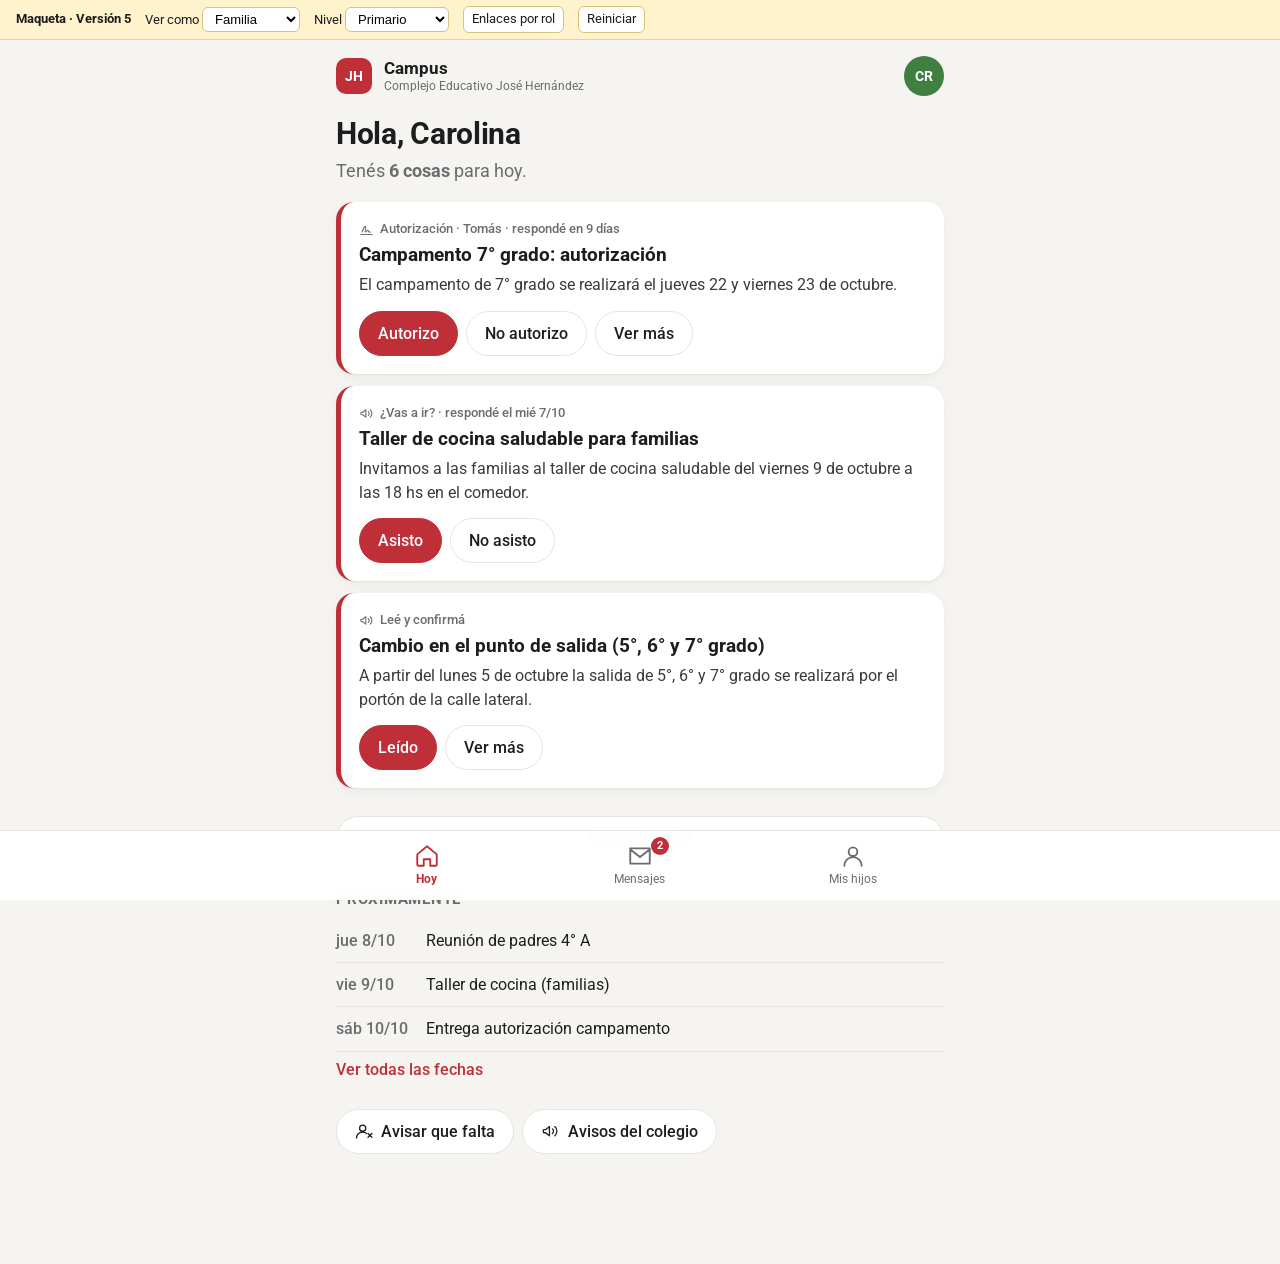
==== v5/index.html @ 8a491733 "Versión 5 en v5/: rediseño "una cosa a la vez" - Pestañas inferiores por rol, sin menú lateral. - Ho" ====
<!doctype html>
<html lang="es">
<head>
  <meta charset="utf-8">
  <meta name="viewport" content="width=device-width, initial-scale=1">
  <title>Campus — Maqueta</title>
  <link rel="stylesheet" href="https://fonts.googleapis.com/css2?family=Roboto:wght@400;500;700&display=swap">
  <link rel="stylesheet" href="css/app5.css">
</head>
<body>

<!-- Barra de la demo: no forma parte del producto -->
<div id="demo-bar">
  <strong>Maqueta · Versión 5</strong>
  <label>Ver como
    <select id="rol-select" onchange="cambiarRol(this.value)">
      <option value="familia">Familia</option>
      <option value="alumno">Alumno</option>
      <option value="docente">Docente</option>
      <option value="secretaria">Secretaría</option>
    </select>
  </label>
  <label>Nivel
    <select id="nivel-select" onchange="cambiarNivel(this.value)">
      <option value="jardin">Jardín</option>
      <option value="primario">Primario</option>
      <option value="secundario">Secundario</option>
    </select>
  </label>
  <button onclick="verEnlaces()">Enlaces por rol</button>
  <button onclick="reiniciar()">Reiniciar</button>
</div>

<div class="app">
  <header id="cabecera"></header>
  <main id="pantalla"></main>
</div>
<nav id="pestanas"></nav>
<input type="file" id="archivo" hidden>

<script src="js/data.js"></script>
<script src="js/data2.js"></script>
<script src="js/data3.js"></script>
<script src="js/data4.js"></script>
<script src="js/icons.js"></script>
<script src="js/app5.js"></script>
</body>
</html>
---- v5/css/app5.css ----
/* Versión 5 — una cosa a la vez. Pensada primero para el celular: una columna, letra grande,
   botones grandes y un solo color de acento. */
:root {
  --fondo: #f5f4f1;
  --tarjeta: #ffffff;
  --texto: #1d1d1f;
  --suave: #6b6b70;
  --linea: #e7e5e0;
  --marca: #be2f37;
  --marca-suave: #fbeaeb;
  --ok: #2e7d32;
  --ok-suave: #e7f3e8;
  --aviso: #8a5a00;
  --aviso-suave: #fff3d6;
  --radio: 18px;
}
* { box-sizing: border-box; }
html { -webkit-text-size-adjust: 100%; }
body { margin: 0; background: var(--fondo); color: var(--texto); font: 16px/1.45 Roboto, "Segoe UI", Arial, sans-serif; }
button { font: inherit; color: inherit; cursor: pointer; }
a { color: var(--marca); }

/* Barra de la demo */
#demo-bar { display: flex; flex-wrap: wrap; gap: 8px 14px; align-items: center; padding: 6px 16px; background: #fff3cd; border-bottom: 1px solid #e8d48a; font-size: 13px; }
#demo-bar select, #demo-bar button { font-size: 13px; padding: 3px 8px; border: 1px solid #d9c27a; border-radius: 6px; background: #fff; }
body.directo #demo-bar { display: none; }

/* Estructura */
.app { max-width: 640px; margin: 0 auto; padding: 0 16px 110px; }
#cabecera { display: flex; align-items: center; gap: 12px; padding: 14px 0 6px; min-height: 64px; }
.logo { width: 36px; height: 36px; border-radius: 10px; background: var(--marca); color: #fff; display: grid; place-items: center; font-weight: 700; font-size: 14px; flex-shrink: 0; }
.cab-titulo { flex: 1; font-weight: 700; font-size: 17px; line-height: 1.2; }
.cab-titulo small { display: block; font-weight: 400; font-size: 12px; color: var(--suave); }
.yo, .atras { border: none; background: none; padding: 0; }
.atras { width: 40px; height: 40px; border-radius: 50%; display: grid; place-items: center; background: var(--tarjeta); box-shadow: 0 1px 3px rgba(0,0,0,.08); }
.atras .ic { width: 22px; height: 22px; }

h1 { font-size: 26px; line-height: 1.2; margin: 10px 0 6px; font-weight: 700; letter-spacing: -.01em; }
h2 { font-size: 18px; margin: 0 0 8px; }
.saludo { font-size: 30px; margin-top: 12px; }
.resumen { font-size: 18px; color: var(--suave); margin: 0 0 18px; }
.sub { color: var(--suave); margin: 0 0 16px; }
.etiqueta { text-transform: uppercase; letter-spacing: .06em; font-size: 12px; font-weight: 700; color: var(--marca); margin: 0 0 4px; }
.titulo-fila { display: flex; align-items: center; justify-content: space-between; }

/* Íconos */
.ic { width: 1.15em; height: 1.15em; vertical-align: -.2em; fill: none; stroke: currentColor; stroke-width: 1.7; stroke-linecap: round; stroke-linejoin: round; flex-shrink: 0; }

/* Tarjetas de Hoy */
.card { display: block; width: 100%; text-align: left; background: var(--tarjeta); border: none; border-radius: var(--radio); padding: 18px; margin: 0 0 12px; box-shadow: 0 1px 2px rgba(0,0,0,.05), 0 4px 14px rgba(0,0,0,.04); transition: opacity .25s, transform .25s; }
.card.accion { border-left: 5px solid var(--marca); }
.card.alerta { border-left: 5px solid #d08a00; }
.card.resuelta { opacity: 0; transform: translateX(40px); }
.card-tipo { font-size: 13px; font-weight: 500; color: var(--suave); display: flex; gap: 6px; align-items: center; margin-bottom: 4px; }
.card h3 { margin: 0 0 6px; font-size: 19px; line-height: 1.3; }
.card p { margin: 0 0 14px; color: #3a3a3e; }
.cita { color: var(--suave); font-style: italic; }
.nota-grande { font-size: 26px; font-weight: 700; color: var(--marca); }
.acciones { display: flex; flex-wrap: wrap; gap: 8px; margin-top: 4px; }

/* Botones */
.btn { border: 1px solid var(--linea); background: #fff; border-radius: 999px; padding: 10px 18px; font-weight: 500; display: inline-flex; gap: 8px; align-items: center; min-height: 44px; }
.btn.pri { background: var(--marca); color: #fff; border-color: var(--marca); }
.btn.ancho { width: 100%; justify-content: center; margin-top: 16px; }
.link { border: none; background: none; color: var(--marca); padding: 6px 0; font-weight: 500; }

.vacio { text-align: center; color: var(--suave); padding: 40px 0; }
.vacio .ic { width: 48px; height: 48px; color: var(--ok); }
.proximo { margin-top: 28px; }
.proximo h2 { font-size: 15px; text-transform: uppercase; letter-spacing: .05em; color: var(--suave); }
.fila-simple { display: flex; gap: 14px; padding: 10px 0; border-bottom: 1px solid var(--linea); }
.fecha-chica { width: 76px; flex-shrink: 0; color: var(--suave); font-weight: 500; }
.atajos { display: flex; flex-wrap: wrap; gap: 8px; margin-top: 22px; }

/* Avatares y listas */
.av { width: 40px; height: 40px; border-radius: 50%; display: inline-grid; place-items: center; color: #fff; font-weight: 700; font-size: 14px; flex-shrink: 0; }
.av.grande { width: 52px; height: 52px; font-size: 18px; }
.av.grupo { background: #e9e6e0; color: var(--suave); }
.hilo, .item { display: flex; width: 100%; align-items: center; gap: 12px; text-align: left; background: var(--tarjeta); border: none; border-radius: 14px; padding: 12px 14px; margin-bottom: 8px; }
.hilo-texto, .item > span:not(.av) { flex: 1; min-width: 0; }
.hilo-texto small, .item small, .hijo-texto small, .materia-texto small, .fila-alumno small, .subpaso small { display: block; color: var(--suave); font-size: 14px; white-space: nowrap; overflow: hidden; text-overflow: ellipsis; }
.hilo.nuevo b { color: var(--marca); }
.hilo-lado { text-align: right; flex-shrink: 0; }
.hilo-lado small { display: block; color: var(--suave); font-size: 12px; }
.burbuja-n { display: inline-grid; place-items: center; min-width: 22px; height: 22px; padding: 0 6px; border-radius: 11px; background: var(--marca); color: #fff; font-size: 12px; font-weight: 700; }

/* Chat */
body.en-chat #pestanas { display: none; }
body.en-chat .app { padding-bottom: 96px; }
.chat { display: flex; flex-direction: column; gap: 8px; padding: 8px 0; }
.burbuja { max-width: 82%; background: var(--tarjeta); border-radius: 18px 18px 18px 6px; padding: 10px 14px 6px; box-shadow: 0 1px 2px rgba(0,0,0,.05); }
.burbuja.mia { align-self: flex-end; background: var(--marca-suave); border-radius: 18px 18px 6px 18px; }
.burbuja .quien { display: block; font-size: 13px; color: var(--marca); }
.burbuja .hora { display: block; text-align: right; font-size: 11px; color: var(--suave); margin-top: 2px; }
.dia-sep { align-self: center; font-size: 12px; color: var(--suave); background: #ebe8e2; border-radius: 10px; padding: 2px 10px; margin: 8px 0; }
.adj { display: inline-flex; gap: 6px; align-items: center; background: #f1efea; border-radius: 10px; padding: 4px 10px; margin: 6px 6px 0 0; font-size: 14px; }
.redactar { position: fixed; left: 0; right: 0; bottom: 0; display: flex; gap: 8px; align-items: flex-end; padding: 10px max(16px, calc((100vw - 640px) / 2 + 16px)); background: var(--fondo); border-top: 1px solid var(--linea); }
.redactar textarea { flex: 1; resize: none; border: 1px solid var(--linea); border-radius: 22px; padding: 10px 16px; font: inherit; max-height: 140px; background: #fff; }
.icono { width: 44px; height: 44px; border-radius: 50%; border: none; background: #fff; display: grid; place-items: center; flex-shrink: 0; }
.icono.enviar { background: var(--marca); color: #fff; }
.icono .ic { width: 22px; height: 22px; }
#adj-chat { font-size: 12px; color: var(--suave); align-self: center; max-width: 30%; overflow: hidden; text-overflow: ellipsis; white-space: nowrap; }
.vacio-chat, .centro { text-align: center; color: var(--suave); }
.h-tema { font-size: 22px; }

/* Hijos y materias */
.hijo, .materia, .seg { display: flex; align-items: center; gap: 14px; }
.hijo-texto, .materia-texto { flex: 1; min-width: 0; }
.estado { display: inline-flex; gap: 6px; align-items: center; margin-top: 6px; font-size: 14px; font-weight: 500; padding: 3px 10px; border-radius: 10px; }
.estado.bien { background: var(--ok-suave); color: var(--ok); }
.estado.mal { background: var(--aviso-suave); color: var(--aviso); }
.mosaico { display: grid; grid-template-columns: repeat(auto-fill, minmax(140px, 1fr)); gap: 10px; }
.tesela { background: var(--tarjeta); border-radius: 14px; padding: 14px; display: flex; flex-direction: column; gap: 4px; }
.tesela .num { font-size: 30px; font-weight: 700; line-height: 1; }
.tesela .num small { font-size: 16px; color: var(--suave); margin-left: 4px; }
.tesela .mat { color: var(--suave); font-size: 14px; }
.tesela.baja { background: var(--aviso-suave); }
.tesela.baja .num { color: var(--aviso); }
.pill { font-size: 13px; padding: 3px 10px; border-radius: 10px; background: #efede8; white-space: nowrap; font-weight: 500; }
.pill.aviso { background: var(--aviso-suave); color: var(--aviso); }
.pill.ok { background: var(--ok-suave); color: var(--ok); }

/* Unidad en curso como pasos */
.unidad-actual { background: var(--tarjeta); border-radius: var(--radio); padding: 18px; margin: 8px 0 12px; }
.pasos { list-style: none; margin: 8px 0 12px; padding: 0; }
.paso { position: relative; padding-left: 0; margin-bottom: 6px; }
.paso-btn { display: flex; gap: 12px; align-items: flex-start; width: 100%; text-align: left; border: none; background: none; padding: 8px 0; }
.paso-btn small { display: block; color: var(--suave); font-size: 14px; }
.marca { width: 26px; height: 26px; border-radius: 50%; border: 2px solid #cfcbc3; display: grid; place-items: center; flex-shrink: 0; margin-top: 1px; }
.paso.visto .marca { background: var(--ok); border-color: var(--ok); color: #fff; }
.paso.visto .marca .ic { width: 16px; height: 16px; }
.subpaso { display: flex; gap: 10px; align-items: center; width: calc(100% - 38px); margin: 2px 0 6px 38px; border: none; background: #f7f6f2; border-radius: 12px; padding: 10px 12px; text-align: left; }
.subpaso > span:not(.pill) { flex: 1; min-width: 0; }
.otra-unidad { display: flex; justify-content: space-between; width: 100%; border: none; background: none; border-bottom: 1px solid var(--linea); padding: 14px 4px; text-align: left; }
.otra-unidad small { color: var(--suave); }
.vacio-chico { color: var(--suave); }
.lista { padding-left: 20px; margin: 0 0 16px; }
.lista li { margin-bottom: 6px; }

/* Filas de alumnos y familias */
.fila-alumno { display: flex; align-items: center; gap: 12px; padding: 10px 0; border-bottom: 1px solid var(--linea); }
.fila-alumno > span:not(.av):not(.pill) { flex: 1; min-width: 0; }
.nota-in { width: 64px; height: 44px; border: 1px solid var(--linea); border-radius: 12px; text-align: center; font: inherit; font-size: 18px; }

/* Secretaría */
.opcion { display: block; width: 100%; text-align: left; background: var(--tarjeta); border: 1px solid transparent; border-radius: 14px; padding: 16px 18px; margin-bottom: 8px; font-size: 17px; font-weight: 500; }
.opcion:hover { border-color: var(--marca); }
.opcion small { display: block; font-weight: 400; font-size: 14px; color: var(--suave); }
.barra { height: 8px; background: #e9e6e0; border-radius: 4px; overflow: hidden; margin: 8px 0 6px; }
.barra > div { height: 100%; background: var(--ok); }
.seg { flex-direction: column; align-items: stretch; gap: 0; }
.seg small { color: var(--suave); }

/* Formularios */
.campo { display: block; width: 100%; border: 1px solid var(--linea); border-radius: 14px; padding: 12px 14px; font: inherit; margin-bottom: 10px; background: #fff; }
.buscar { display: block; width: 100%; border: 1px solid var(--linea); border-radius: 999px; padding: 10px 16px; font: inherit; margin-bottom: 12px; }
.pregunta { font-weight: 700; margin: 16px 0 8px; }
.chips { display: flex; flex-wrap: wrap; gap: 8px; margin-bottom: 8px; }
.chip-op { border: 1px solid var(--linea); background: #fff; border-radius: 999px; padding: 8px 16px; min-height: 40px; }
.chip-op.sel { background: var(--marca); border-color: var(--marca); color: #fff; }
.check { display: flex; gap: 10px; align-items: center; margin: 12px 0; }
.nota-chica { font-size: 14px; color: var(--suave); }
.hecho { color: var(--ok); font-weight: 500; display: flex; gap: 8px; align-items: center; }
.texto { white-space: pre-line; }
.video { aspect-ratio: 16/9; background: #222; color: #fff; border-radius: 14px; display: grid; place-items: center; margin-bottom: 12px; }
.video .ic { width: 48px; height: 48px; }
.meta { display: flex; gap: 10px; align-items: center; color: var(--suave); }
.meta .av { width: 32px; height: 32px; font-size: 12px; }
.fila-enlace { display: grid; gap: 6px; margin-bottom: 14px; }

/* Pestañas inferiores */
#pestanas { position: fixed; left: 0; right: 0; bottom: 0; display: flex; justify-content: center; background: rgba(255,255,255,.96); border-top: 1px solid var(--linea); padding: 6px max(8px, calc((100vw - 640px) / 2)) calc(6px + env(safe-area-inset-bottom)); backdrop-filter: blur(8px); z-index: 20; }
#pestanas button { flex: 1; border: none; background: none; display: flex; flex-direction: column; align-items: center; gap: 2px; padding: 6px 0; font-size: 12px; color: var(--suave); position: relative; }
#pestanas .ic { width: 26px; height: 26px; }
#pestanas .activa { color: var(--marca); font-weight: 700; }
#pestanas .burbuja-n { position: absolute; top: 0; left: 55%; min-width: 18px; height: 18px; font-size: 11px; }

/* Hoja inferior */
.hoja-fondo { position: fixed; inset: 0; background: rgba(0,0,0,0); display: flex; align-items: flex-end; justify-content: center; z-index: 50; transition: background .2s; }
.hoja-fondo.abierta { background: rgba(0,0,0,.35); }
.hoja { width: 100%; max-width: 640px; max-height: 88vh; overflow: auto; background: var(--fondo); border-radius: 22px 22px 0 0; padding: 8px 18px 28px; transform: translateY(100%); transition: transform .22s ease-out; }
.hoja-fondo.abierta .hoja { transform: translateY(0); }
.agarre { width: 44px; height: 5px; border-radius: 3px; background: #d6d2ca; margin: 4px auto 10px; }
.hoja-cab { display: flex; align-items: flex-start; gap: 12px; }
.hoja-cab h2 { flex: 1; font-size: 21px; margin: 4px 0 10px; }
.cerrar { border: none; background: #e9e6e0; width: 34px; height: 34px; border-radius: 50%; flex-shrink: 0; }

.toast { position: fixed; bottom: 92px; left: 50%; transform: translateX(-50%); background: #1d1d1f; color: #fff; padding: 12px 20px; border-radius: 14px; z-index: 99; max-width: calc(100vw - 32px); text-align: center; }

/* Textos de tarjeta en dos líneas como máximo */
.card p { display: -webkit-box; -webkit-line-clamp: 2; -webkit-box-orient: vertical; overflow: hidden; }
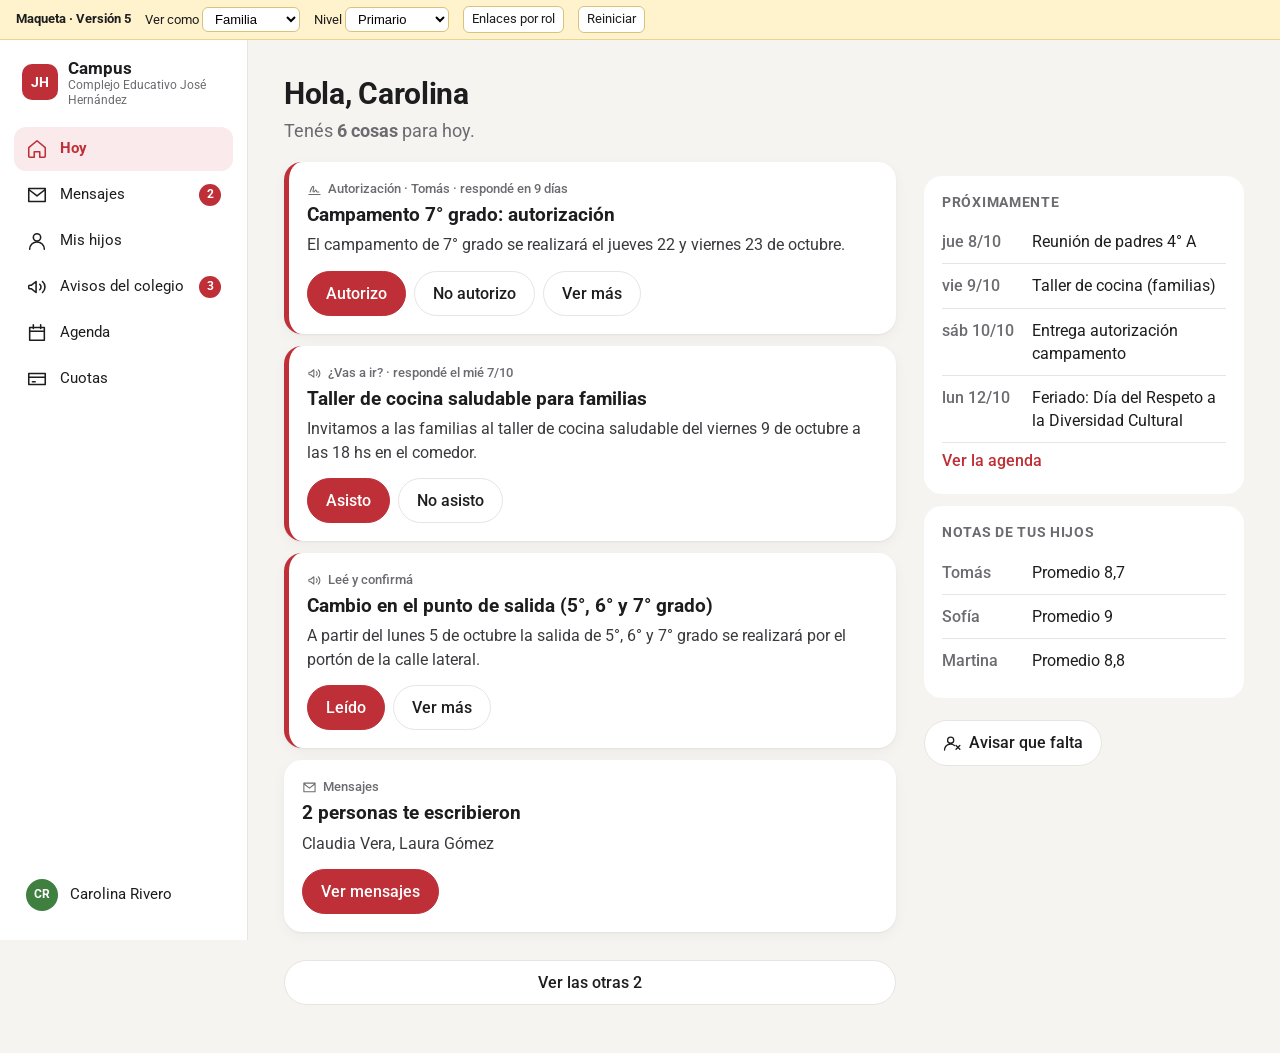
==== commit c24ca1fe: "Versión 5: punto medio entre simple y completo - Menú lateral con todas las secciones en computadora" ====
--- a/v5/index.html
+++ b/v5/index.html
@@ -31,9 +31,12 @@
   <button onclick="reiniciar()">Reiniciar</button>
 </div>
 
-<div class="app">
-  <header id="cabecera"></header>
-  <main id="pantalla"></main>
+<div class="marco">
+  <nav id="lateral"></nav>
+  <div class="app">
+    <header id="cabecera"></header>
+    <main id="pantalla"></main>
+  </div>
 </div>
 <nav id="pestanas"></nav>
 <input type="file" id="archivo" hidden>
--- a/v5/css/app5.css
+++ b/v5/css/app5.css
@@ -189,3 +189,57 @@
 
 /* Textos de tarjeta en dos líneas como máximo */
 .card p { display: -webkit-box; -webkit-line-clamp: 2; -webkit-box-orient: vertical; overflow: hidden; }
+
+/* ───────── Punto medio: menú lateral en computadora, "Más" en el celular ───────── */
+#lateral { display: none; }
+.espacio { flex: 1; }
+.caja { background: var(--tarjeta); border-radius: var(--radio); padding: 16px 18px; margin-bottom: 12px; }
+.caja h2 { font-size: 14px; text-transform: uppercase; letter-spacing: .05em; color: var(--suave); }
+.caja .fila-simple { width: 100%; border: none; background: none; text-align: left; border-bottom: 1px solid var(--linea); }
+.caja .fila-simple:last-of-type { border-bottom: none; }
+.grande { font-size: 40px; font-weight: 700; margin: 0; line-height: 1.1; }
+.separa { margin-top: 22px; }
+.plegable summary { cursor: pointer; font-weight: 500; color: var(--marca); }
+.plegable[open] summary { margin-bottom: 10px; }
+.tabla-scroll { overflow-x: auto; margin-bottom: 12px; }
+.tabla { width: 100%; border-collapse: collapse; background: var(--tarjeta); border-radius: 14px; overflow: hidden; }
+.tabla th, .tabla td { padding: 10px; text-align: center; border-bottom: 1px solid var(--linea); font-size: 15px; }
+.tabla th:first-child, .tabla td:first-child { text-align: left; }
+.tabla th { font-size: 13px; color: var(--suave); font-weight: 500; }
+.tabla td.baja { color: var(--aviso); font-weight: 700; }
+.mes-nav { display: flex; align-items: center; justify-content: space-between; margin: 8px 0 12px; }
+.cal { display: grid; grid-template-columns: repeat(7, minmax(0, 1fr)); gap: 4px; }
+.cal-dow { text-align: center; font-size: 12px; color: var(--suave); padding: 4px 0; }
+.cal-dia { background: var(--tarjeta); border-radius: 10px; min-height: 64px; padding: 4px; font-size: 13px; overflow: hidden; }
+.cal-dia.hoy { outline: 2px solid var(--marca); }
+.cal-ev { display: block; width: 100%; border: none; background: var(--marca-suave); color: var(--texto); border-radius: 6px; font-size: 11px; padding: 2px 4px; margin-top: 2px; text-align: left; white-space: nowrap; overflow: hidden; text-overflow: ellipsis; }
+.dos { display: grid; grid-template-columns: 1fr 1fr; gap: 8px; }
+.item > .pill { flex-shrink: 0; }
+.item .barra { display: block; margin-top: 6px; }
+.hoy-grid { display: block; }
+@media (max-width: 600px) { .cal-ev { font-size: 0; height: 6px; padding: 0; } .cal-dia { min-height: 48px; } }
+
+@media (min-width: 900px) {
+  .marco { display: flex; align-items: flex-start; }
+  #lateral { display: flex; flex-direction: column; gap: 2px; position: sticky; top: 0; height: 100vh; width: 248px; flex-shrink: 0; padding: 18px 14px; background: var(--tarjeta); border-right: 1px solid var(--linea); overflow-y: auto; }
+  .lat-cab { display: flex; gap: 10px; align-items: center; padding: 0 8px 18px; }
+  .lat-item { display: flex; align-items: center; gap: 12px; width: 100%; border: none; background: none; padding: 11px 12px; border-radius: 12px; text-align: left; font-size: 15px; color: var(--texto); }
+  .lat-item:hover { background: var(--fondo); }
+  .lat-item.activa { background: var(--marca-suave); color: var(--marca); font-weight: 700; }
+  .lat-item .ic { width: 22px; height: 22px; }
+  .lat-item > span:not(.burbuja-n):not(.av) { flex: 1; }
+  .lat-yo { margin-top: auto; }
+  .lat-yo .av { width: 32px; height: 32px; font-size: 12px; }
+  .app { flex: 1; max-width: 1040px; padding: 0 36px 48px; }
+  #pestanas, .solo-movil { display: none !important; }
+  #cabecera { min-height: 24px; padding-top: 18px; }
+  .hoy-grid { display: grid; grid-template-columns: minmax(0, 1fr) 320px; gap: 28px; align-items: start; }
+  .hoy-grid aside { padding-top: 112px; }
+  .redactar { left: 248px; padding-left: 36px; padding-right: 36px; }
+  body.en-chat .app { padding-bottom: 110px; }
+  .hoja-fondo { align-items: center; }
+  .hoja { border-radius: 22px; max-height: 84vh; transform: translateY(24px); opacity: 0; transition: transform .2s, opacity .2s; }
+  .hoja-fondo.abierta .hoja { opacity: 1; }
+  .agarre { display: none; }
+  .toast { bottom: 32px; }
+}
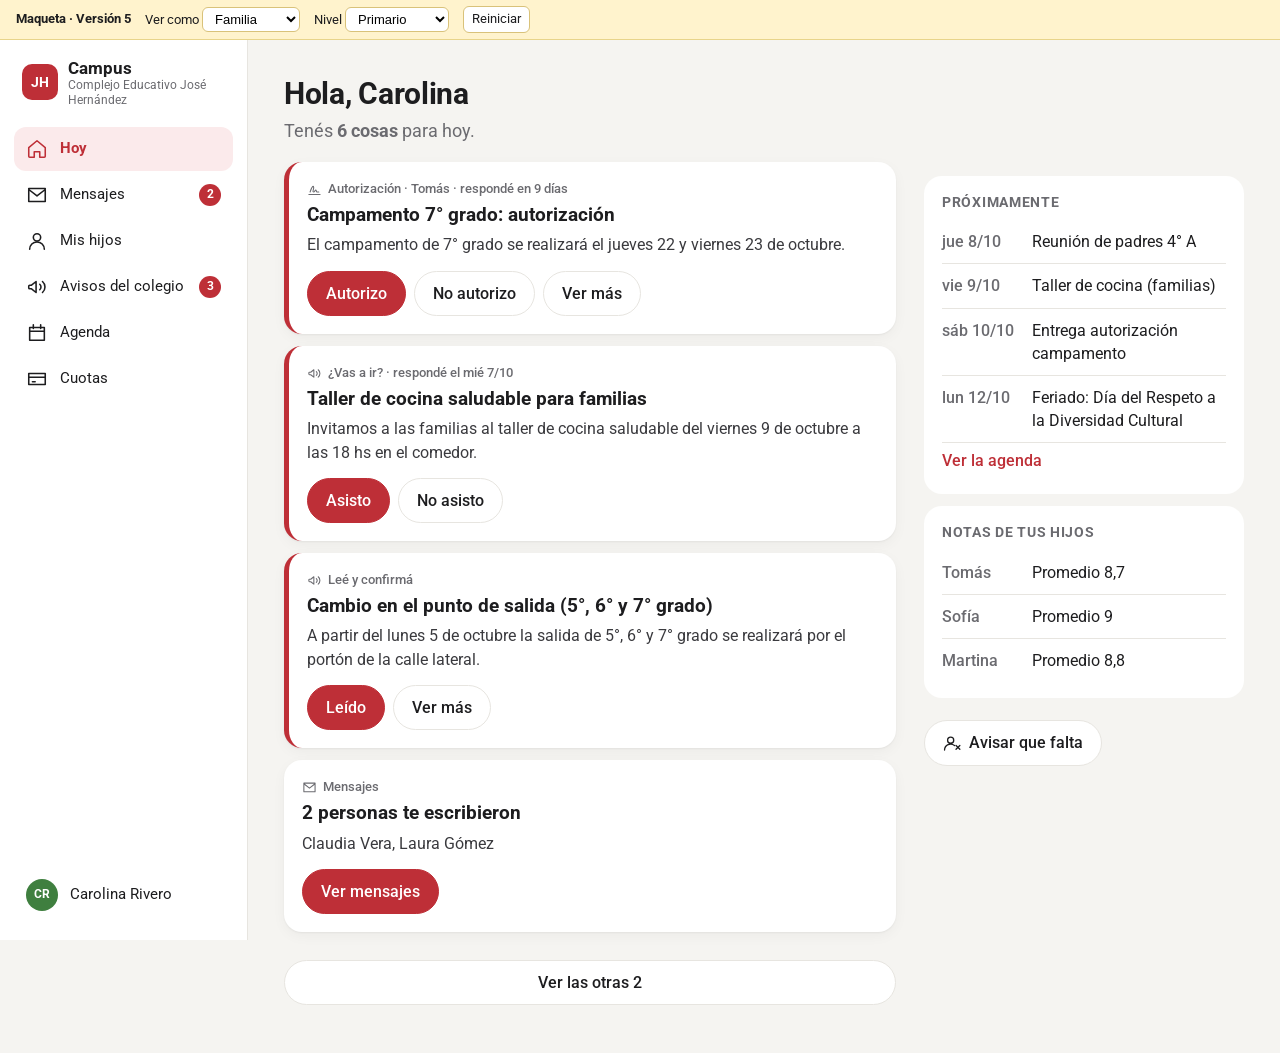
==== commit 53b4078a: "Versión 5: se quita el botón Enlaces por rol Co-Authored-By: Claude Opus 5.5 <noreply@anthropic.com>" ====
--- a/v5/index.html
+++ b/v5/index.html
@@ -27,7 +27,6 @@
       <option value="secundario">Secundario</option>
     </select>
   </label>
-  <button onclick="verEnlaces()">Enlaces por rol</button>
   <button onclick="reiniciar()">Reiniciar</button>
 </div>
 
